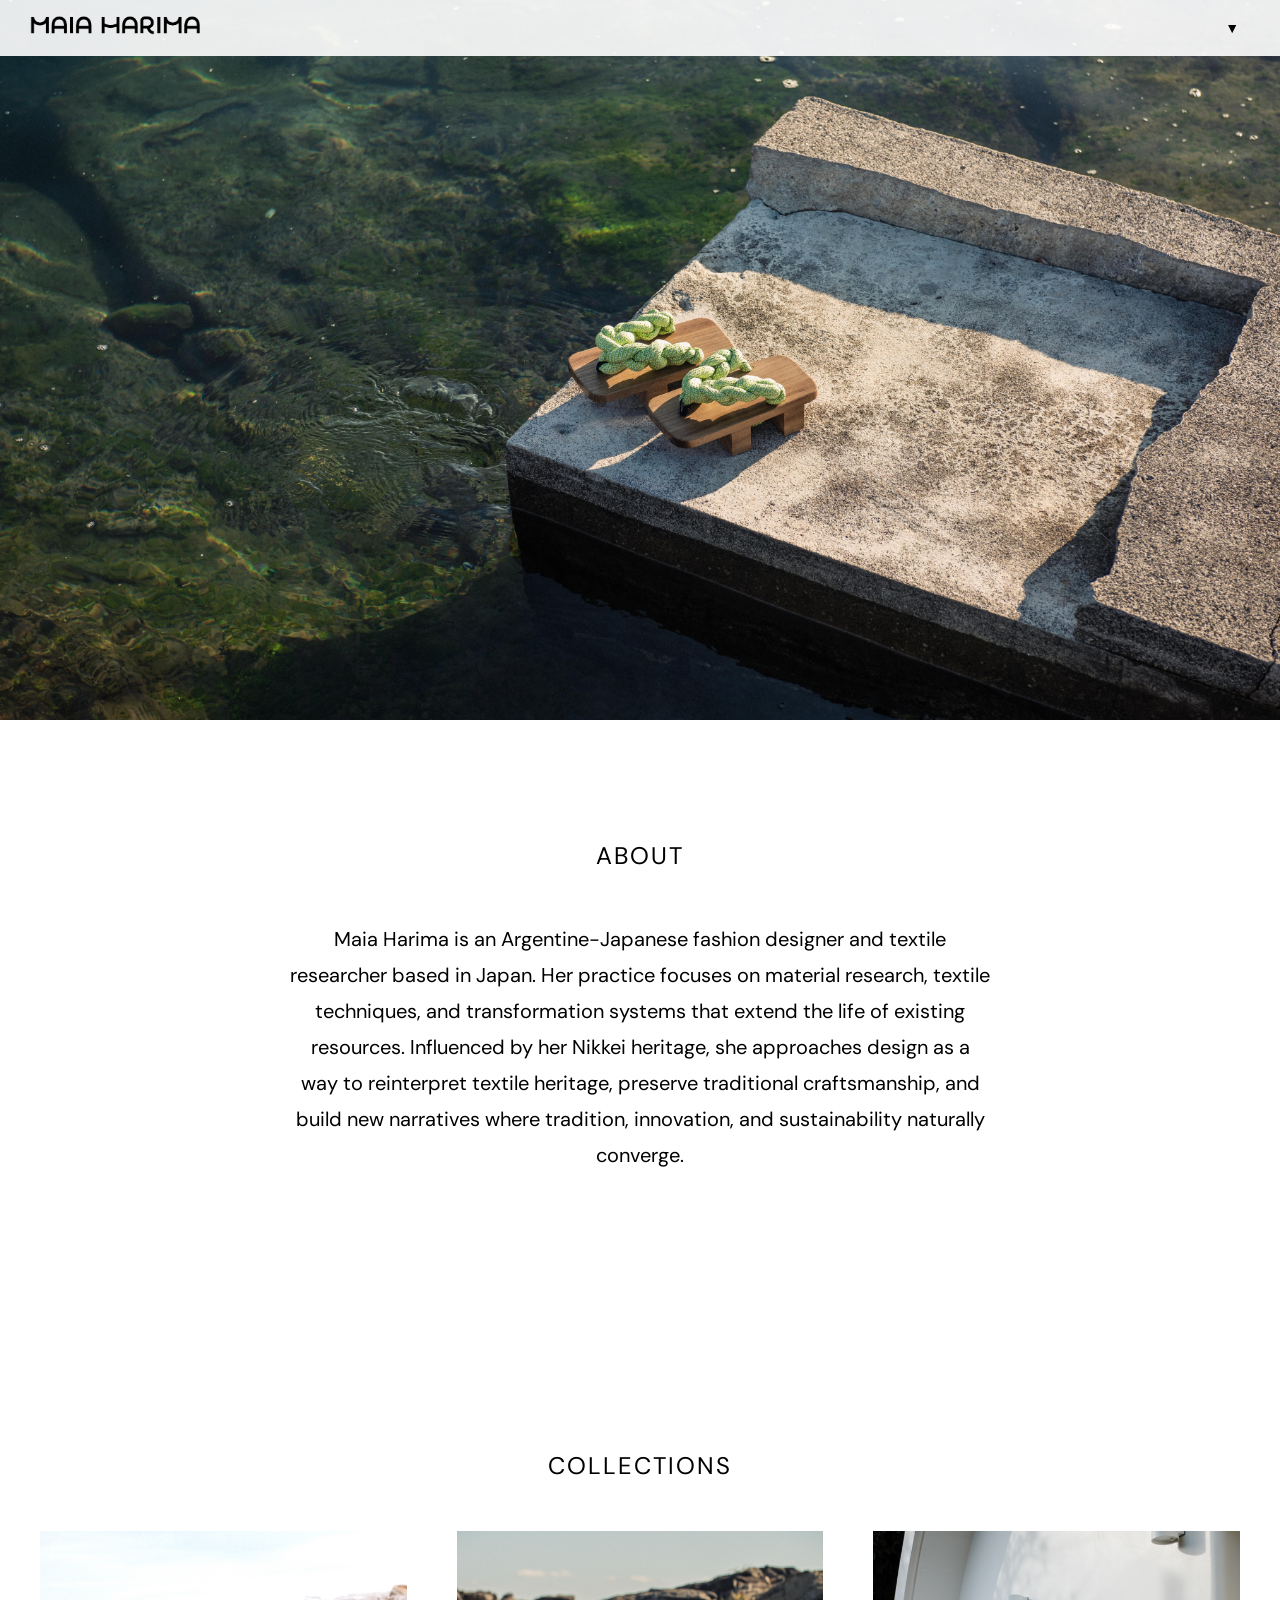
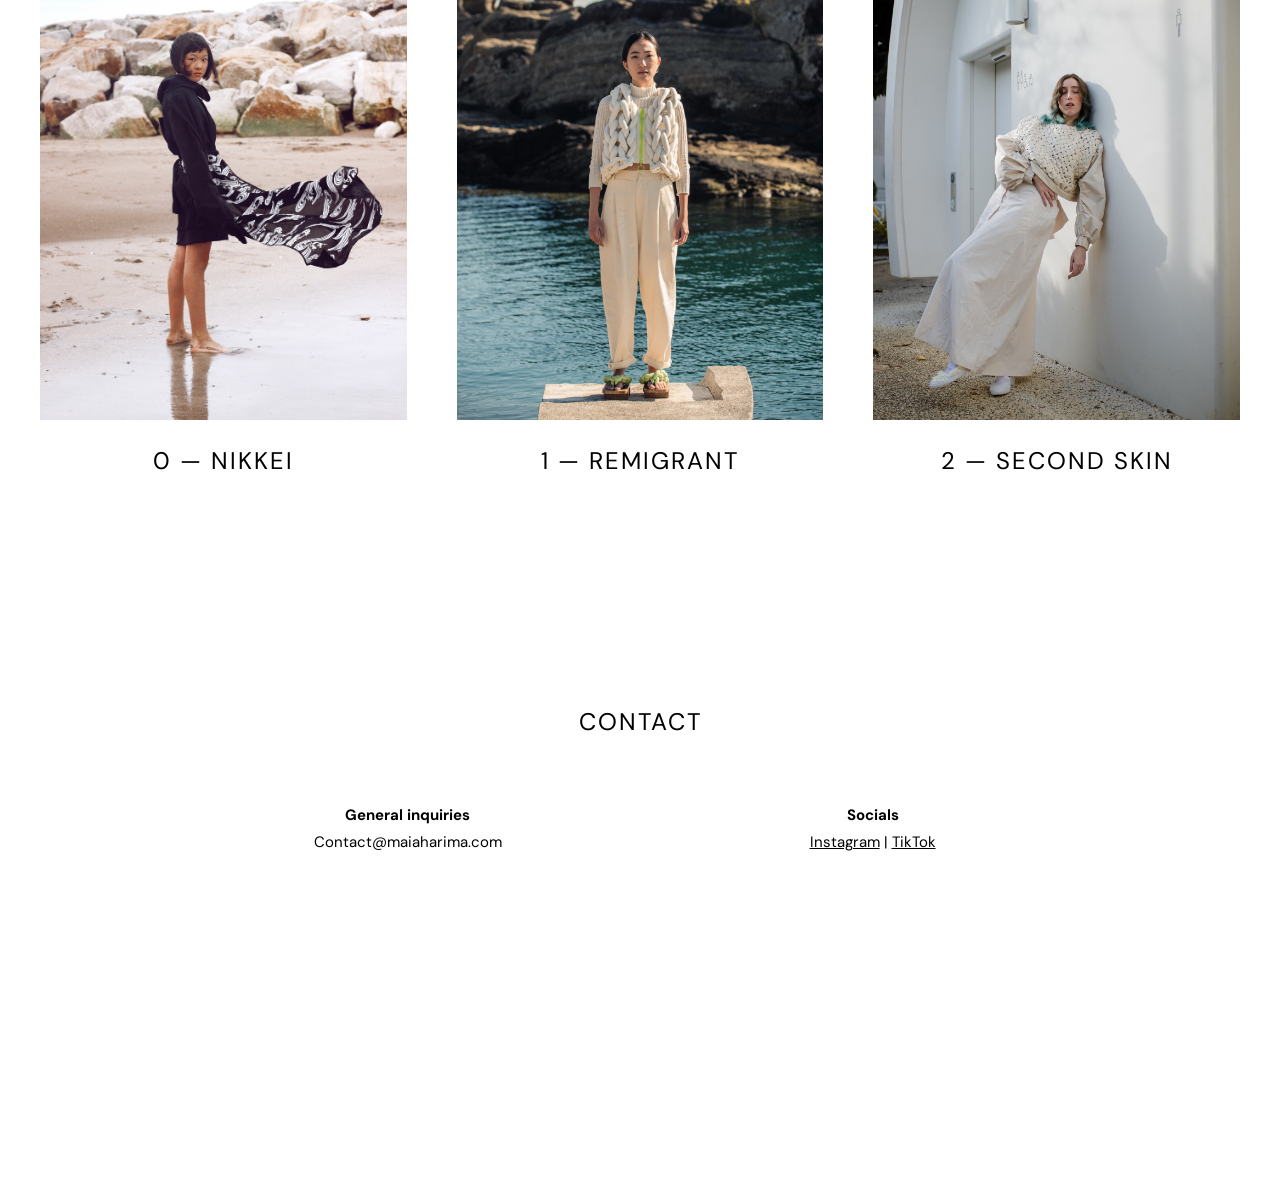
==== index.html @ d2dfe9de "Change title from 'Portfolio Moda' to 'maiaharima'" ====
<!DOCTYPE html>
<html lang="es">
<head>
    <meta charset="UTF-8">
    <meta name="viewport" content="width=device-width, initial-scale=1.0">
    <title>maiaharima</title>
    
    <!-- Enlaces de Google Fonts para DM Sans -->
    <link rel="preconnect" href="https://fonts.googleapis.com">
    <link rel="preconnect" href="https://fonts.gstatic.com" crossorigin>
    <link href="https://fonts.googleapis.com/css2?family=DM+Sans:ital,opsz,wght@0,9..40,100..1000;1,9..40,100..1000&display=swap" rel="stylesheet">
    
    <!-- Tu archivo CSS -->
    <link rel="stylesheet" href="estilos.css">
</head>
<body>
    <header>
      <a href="#" class="logo">
    <img src="./imagenes/Maia_Logo Horizontal.png" alt="Logo de la marca" style="height: 20px; width: auto;">
</a>
        <div class="dropdown">
            <button class="dropbtn"> ▼</button>
            <div class="dropdown-content">
                <a href="#about">About</a>
                <a href="#collections">Collections</a>
               <!-- <a href="#process">Process</a>-->
                <a href="#contact">Contact</a>
            </div>
        </div>
    </header>
<!-- INICIO: IMAGEN/VIDEO BOTÓN -->
    <section class="hero">
        <a href="#collections" class="hero-button" title="Ver colecciones"></a>
        
        <!-- IMAGEN TEMPORAL: Cambia el 'src' por la foto que quieras usar -->
        <img src="./imagenes/REMIGRANTwallpaper.jpg" alt="Portada de Inicio">
        <!-- 
        <video autoplay muted loop playsinline>
            <source src="Videos\tu-video-final.mp4" type="video/mp4">
            Tu navegador no soporta videos.
        </video>
        -->
    </section>
    <!-- BIOGRAFÍA -->
    <section id="about">
        <h2>About</h2>
        <div class="text-content">
            <!-- texto de biografia-->
            <p>Maia Harima is an Argentine-Japanese fashion designer and textile researcher based in Japan.
Her practice focuses on material research, textile techniques, and transformation systems that extend the life of existing resources. Influenced by her Nikkei heritage, she approaches design as a way to reinterpret textile heritage, preserve traditional craftsmanship, and build new narratives where tradition, innovation, and sustainability naturally converge.
<br/>
            </p>
        </div>
    </section>

  <!-- SECCIÓN COLLECTIONS -->
    <section id="collections">
        <h2>Collections</h2>
        <div class="grid">

            <!-- COLECCIÓN 1 -->
            <div class="item">
                <div class="imagen-interactiva">
                    <!-- CAMBIO: Ahora usan 'foto-slide'. La primera lleva 'activa' -->
                    <img src="./imagenes/N I K K E I - 1.jpeg" alt="Look Frente" class="foto-slide activa">
                    <img src="./imagenes/N I K K E I - 2.jpeg" alt="Look Detalle" class="foto-slide">
                       <img src="./imagenes/N I K K E I - 3.jpeg"  class="foto-slide">
                          <img src="./imagenes/N I K K E I - 4.jpeg" class="foto-slide">
                             <img src="./imagenes/N I K K E I - 5.jpeg" class="foto-slide">
                                <img src="./imagenes/N I K K E I - 6.jpeg" class="foto-slide">
                                      <img src="./imagenes/N I K K E I - 8.jpeg" class="foto-slide">
                                         <img src="./imagenes/N I K K E I - 9.jpeg" class="foto-slide">
                                            <img src="./imagenes/N I K K E I - 10.jpeg" class="foto-slide">
                </div>
                <p><h2>0 — NIKKEI</h2>

                </p>
            </div> 

            <!-- COLECCIÓN 2 -->
            <div class="item">
                <div class="imagen-interactiva">
                    <img src="./imagenes/REMIGRANT 1.jpg" alt="Look Frente" class="foto-slide activa">
                    <img src="./imagenes/REMIGRANT 2.jpg" alt="Look Detalle" class="foto-slide">
                       <img src="./imagenes/REMIGRANT 3.jpg" class="foto-slide">
                       <img src="./imagenes/REMIGRANT 4.jpg" class="foto-slide">
                       <img src="./imagenes/REMIGRANT 6.jpg" class="foto-slide">
                       <img src="./imagenes/REMIGRANT 7.jpg" class="foto-slide">
                       <img src="./imagenes/REMIGRANT 8.jpg" class="foto-slide">
                </div>
                <p><h2>1 — Remigrant</h2>
                </p>
            </div> 
            
            <!-- COLECCIÓN 3 -->
            <div class="item">
                <div class="imagen-interactiva">
                    <img src="./imagenes/Secondskin_1.jpg" alt="Look Frente" class="foto-slide activa">
                    <img src="./imagenes/Secondskin_2.jpg" alt="Look Detalle" class="foto-slide">
                    <img src="./imagenes/Secondskin_3.jpg" alt="Look Detalle" class="foto-slide">
                    <img src="./imagenes/Secondskin_4.jpg" alt="Look Detalle" class="foto-slide">
                </div>
                <p><h2>2 — Second Skin</h2>
                </p>
            </div> 
        </div>
    </section>

   <!-- SECCIÓN PROCESS 
    <section id="process">
        <h2>Process</h2>
        <div class="text-content">
            <video controls width="100%">
                <source src="Videos\1006-142621176.mp4" type="video/mp4">
                Tu navegador no soporta videos.
            </video>
            <p style="margin-top: 20px;"></p>
        </div>
    </section>-->

    <!-- SECCIÓN CONTACT -->
    <section id="contact">
        <h2>Contact</h2>
    <div class="text-links">
            
            <!-- Email -->
            <div class="text-linksitem">
                <p><strong>General inquiries</strong><br>
                   Contact@maiaharima.com</p>
            </div>
            
            <!-- Redes Sociales -->
            <div class="text-linksitem">
                <p><strong>Socials</strong><br>
                   <a href="https://www.instagram.com/maiaharima/" target="_blank">Instagram</a> | 
                   <a href="https://www.tiktok.com/@maiaharima?is_from_webapp=1&sender_device=pc" target="_blank">TikTok</a></p>
            </div>
            
            <!--  Teléfono 
            <div class="text-linksitem">
                <p><strong>Contact number</strong><br>
                   122222222222222</p>
            </div>-->
            
        </div>
    </section>

    <!-- 
         carrusel de fotos con efecto xd
   -->
  <script>
        const colecciones = document.querySelectorAll('.imagen-interactiva');

        colecciones.forEach(caja => {
            let intervalo = null;
            const fotos = caja.querySelectorAll('.foto-slide');
            let index = 0;

            const iniciarAnimacion = (e) => {
                if (fotos.length <= 1 || intervalo !== null) return; 
                
                intervalo = setInterval(() => {
                    fotos[index].classList.remove('activa'); 
                    index = (index + 1) % fotos.length; 
                    fotos[index].classList.add('activa'); 
                }, 800); 
            };

            const detenerAnimacion = () => {
                if (intervalo !== null) {
                    clearInterval(intervalo);
                    intervalo = null;
                }
                
                fotos[index].classList.remove('activa');
                index = 0; 
                fotos[index].classList.add('activa');
            };

           
            caja.addEventListener('contextmenu', (e) => {
                e.preventDefault();
            });

         
            caja.addEventListener('pointerdown', iniciarAnimacion); 
            caja.addEventListener('pointerup', detenerAnimacion);  
            caja.addEventListener('pointerleave', detenerAnimacion);
            caja.addEventListener('pointercancel', detenerAnimacion);
        });
    </script>
</body>
</html>
---- estilos.css ----
html,
body {
    margin: 0;
    padding: 0;
    font-family: "DM Sans", sans-serif;
    background-color: #ffffff; 
    color: #000000; 
    scroll-behavior: smooth; 
}

/* 2. MENÚ DE NAVEGACIÓN (HEADER) */
header {
    position: fixed; 
    top: 0;
    width: 100%;
    background: rgba(255, 255, 255, 0.9);
    display: flex;
    justify-content: space-between;
    align-items: center;
    padding: 15px 30px;
    box-sizing: border-box;
    z-index: 100; 
}

.logo {
    font-size: 20px;
    font-weight: bold;
    text-decoration: none;
    color: #000;
    letter-spacing: 1px;
}

/* Menú Desplegable */
.dropdown {
    position: relative;
    display: inline-block;
}

.dropbtn {
    background: none;
    border: none;
    font-size: 14px;
    cursor: pointer;
    padding: 5px 10px;
    text-transform: uppercase;
    letter-spacing: 1px;
}

.dropdown-content {
    display: none; 
    position: absolute;
    right: 0; 
    background-color: #fff;
    min-width: 150px;
    box-shadow: 0px 8px 16px rgba(0,0,0,0.1); 
    z-index: 1;
}

.dropdown-content a {
    color: black;
    padding: 15px 16px;
    text-decoration: none;
    display: block;
    font-size: 13px;
    text-transform: uppercase;
}

.dropdown-content a:hover {
    background-color: #f1f1f1;
}

.dropdown:hover .dropdown-content {
    display: block;
}

/* 3. SECCIONES GENERALES */
section {
    padding: 100px 20px 60px 20px;
    min-height: 50vh;
}

h2 {
    text-align: center;
    text-transform: uppercase;
    letter-spacing: 2px;
    margin-bottom: 50px;
    font-weight: normal;
}

/* 4. VIDEO HERO (INICIO COMO BOTÓN) */
.hero {
    padding: 0;
    height: 80vh; 
    position: relative;
    overflow: hidden;
}

.hero-button {
    position: absolute;
    top: 0;
    left: 0;
    width: 100%;
    height: 100%;
    z-index: 10; 
    display: block;
    cursor: pointer;
}

.hero video,
        .hero img {
            width: 100%;
            height: 100%;
            object-fit: cover; 
            display: block;
        }

/* 5. COLECCIONES (GRILLA RESPONSIVE) */
.grid {
    display: grid;
    grid-template-columns: repeat(auto-fit, minmax(300px, 1fr));
    gap: 50px; 
    max-width: 1200px;
    margin: 0 auto;
}

.item {
    text-align: center;
}

.item p {
    margin-top: 15px;
    font-size: 14px;
    text-transform: uppercase;
    letter-spacing: 1px;
}

.imagen-interactiva {
    position: relative;
    cursor: pointer;
    width: 100%;
    -webkit-touch-callout: none; 
    -webkit-user-select: none;   
    user-select: none;           
}

.foto-slide {
    width: 100%;
    /* Fuerza a que todas las fotos sean iguales (verticales) */
    aspect-ratio: 3 / 4; 
    object-fit: cover; 
    
    position: absolute; 
    top: 0;
    left: 0;
    opacity: 0; 
    transition: opacity 0.3s ease-in-out; 
pointer-events: none;
}

/* La primera foto le da la altura a toda la caja para que el texto no se suba */
.foto-slide:first-child {
    position: relative; 
}

/* Esta clase muestra la foto activa movida por JavaScript */
.foto-slide.activa {
    opacity: 1;
    z-index: 2;
}

/* 6. ABOUT Y PROCESS TEXTOS */
.text-content {
    max-width: 700px;
    margin: 0 auto;
    text-align: center;
    line-height: 1.8;
    font-size: 20px;
}

.text-content a {
    color: #000;
    text-decoration: underline;
}

/* 7. SECCIÓN CONTACTO (FLEXBOX HORIZONTAL) */
.text-links {
    display: flex; 
    justify-content: space-around; 
    align-items: flex-start; 
    max-width: 900px; 
    margin: 0 auto; 
    flex-wrap: wrap; 
    gap: 30px; 
}

.text-linksitem {
    text-align: center;
    line-height: 1.8;
    font-size: 15px;
    min-width: 250px; 
}

.text-linksitem a {
    color: #000;
    text-decoration: underline;
}
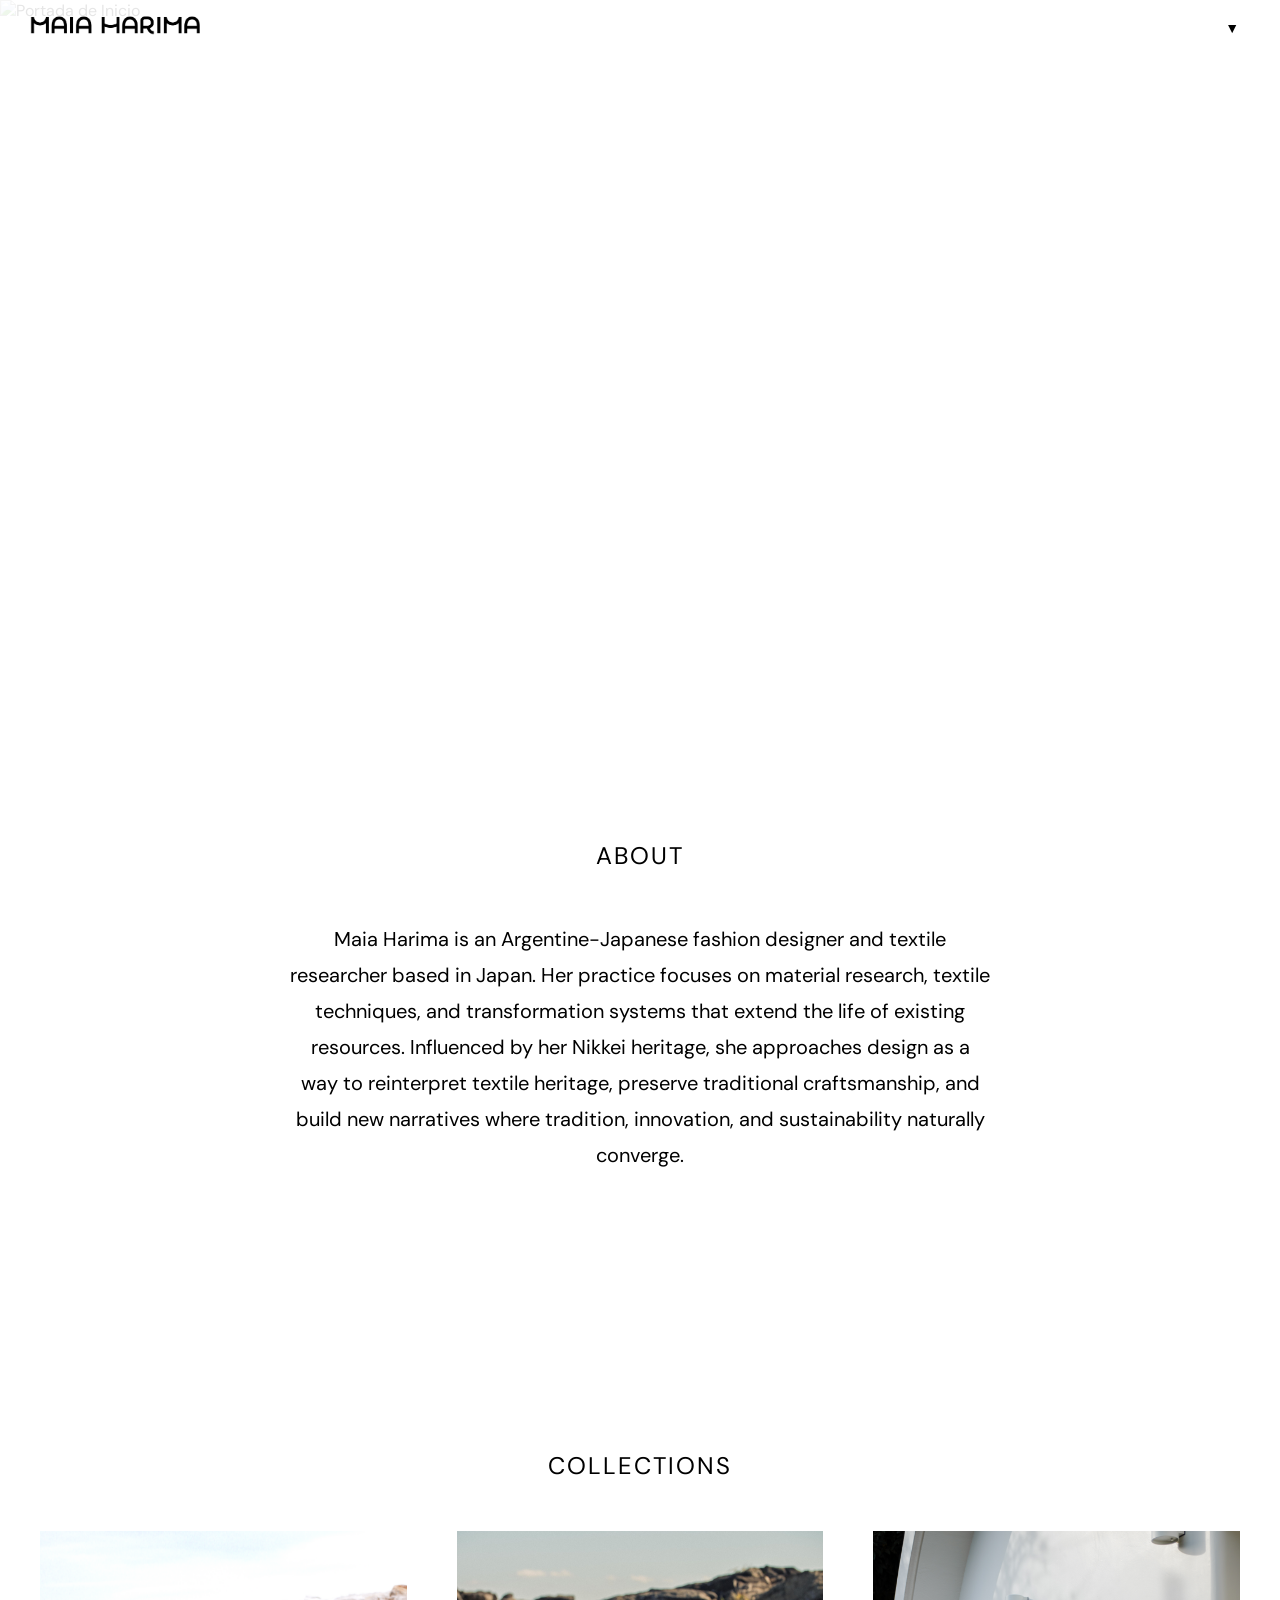
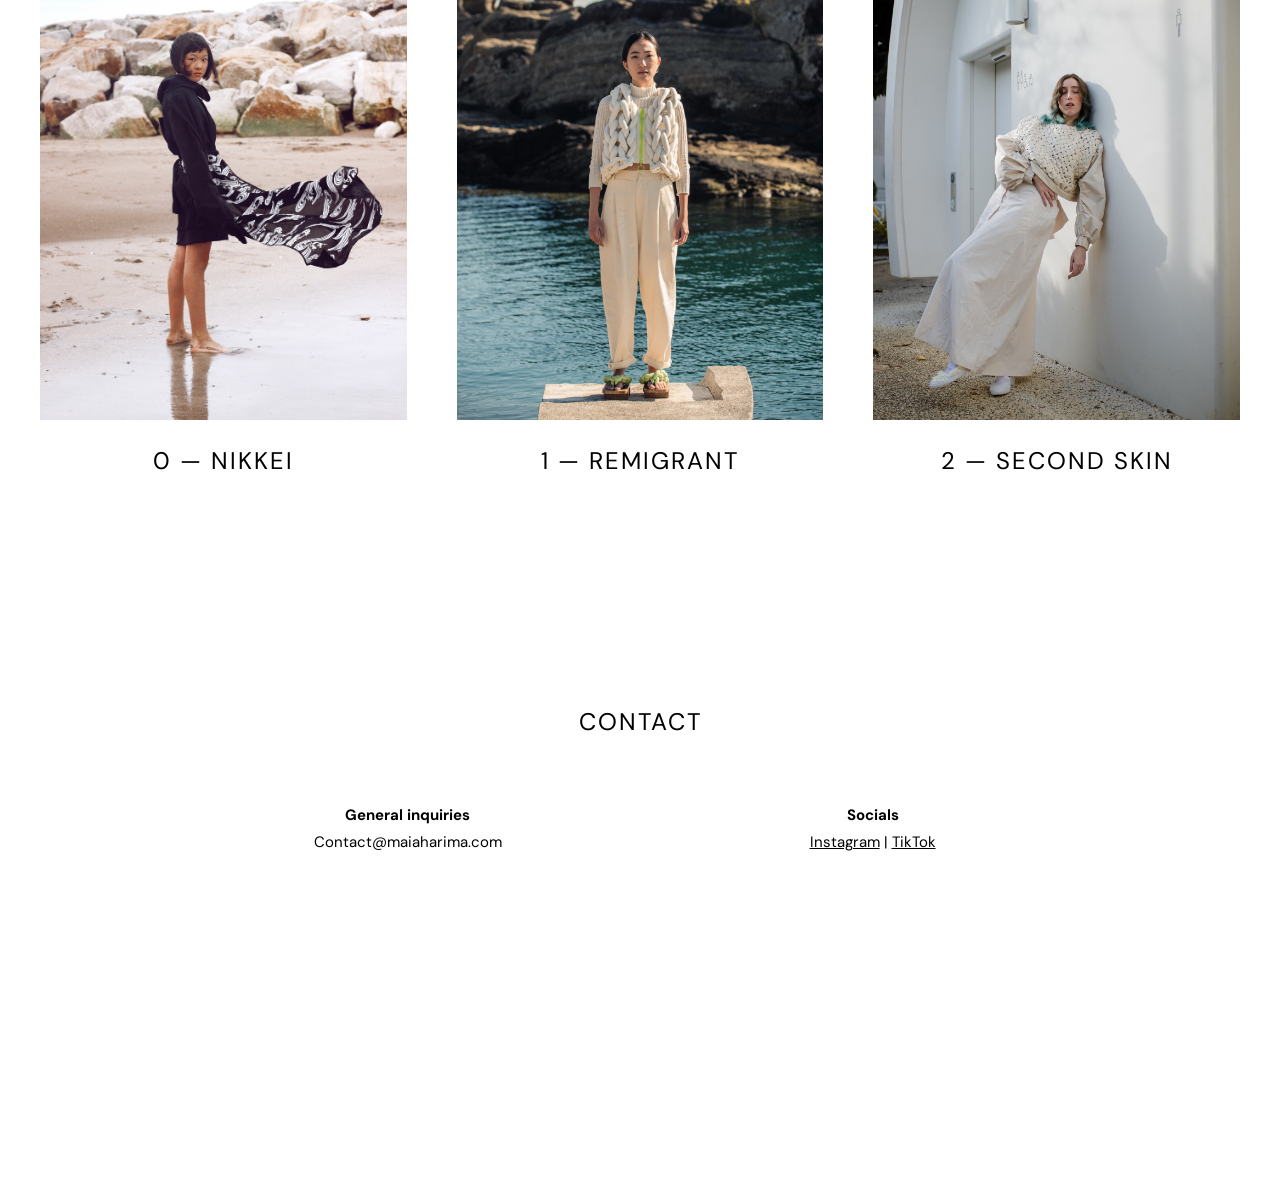
==== commit 7af90952: "Rename Index.html to index.html" ====
--- a/index.html
+++ b/index.html
@@ -1,193 +1,193 @@
-<!DOCTYPE html>
-<html lang="es">
-<head>
-    <meta charset="UTF-8">
-    <meta name="viewport" content="width=device-width, initial-scale=1.0">
-    <title>maiaharima</title>
-    
-    <!-- Enlaces de Google Fonts para DM Sans -->
-    <link rel="preconnect" href="https://fonts.googleapis.com">
-    <link rel="preconnect" href="https://fonts.gstatic.com" crossorigin>
-    <link href="https://fonts.googleapis.com/css2?family=DM+Sans:ital,opsz,wght@0,9..40,100..1000;1,9..40,100..1000&display=swap" rel="stylesheet">
-    
-    <!-- Tu archivo CSS -->
-    <link rel="stylesheet" href="estilos.css">
-</head>
-<body>
-    <header>
-      <a href="#" class="logo">
-    <img src="./imagenes/Maia_Logo Horizontal.png" alt="Logo de la marca" style="height: 20px; width: auto;">
-</a>
-        <div class="dropdown">
-            <button class="dropbtn"> ▼</button>
-            <div class="dropdown-content">
-                <a href="#about">About</a>
-                <a href="#collections">Collections</a>
-               <!-- <a href="#process">Process</a>-->
-                <a href="#contact">Contact</a>
-            </div>
-        </div>
-    </header>
-<!-- INICIO: IMAGEN/VIDEO BOTÓN -->
-    <section class="hero">
-        <a href="#collections" class="hero-button" title="Ver colecciones"></a>
-        
-        <!-- IMAGEN TEMPORAL: Cambia el 'src' por la foto que quieras usar -->
-        <img src="./imagenes/REMIGRANTwallpaper.jpg" alt="Portada de Inicio">
-        <!-- 
-        <video autoplay muted loop playsinline>
-            <source src="Videos\tu-video-final.mp4" type="video/mp4">
-            Tu navegador no soporta videos.
-        </video>
-        -->
-    </section>
-    <!-- BIOGRAFÍA -->
-    <section id="about">
-        <h2>About</h2>
-        <div class="text-content">
-            <!-- texto de biografia-->
-            <p>Maia Harima is an Argentine-Japanese fashion designer and textile researcher based in Japan.
-Her practice focuses on material research, textile techniques, and transformation systems that extend the life of existing resources. Influenced by her Nikkei heritage, she approaches design as a way to reinterpret textile heritage, preserve traditional craftsmanship, and build new narratives where tradition, innovation, and sustainability naturally converge.
-<br/>
-            </p>
-        </div>
-    </section>
-
-  <!-- SECCIÓN COLLECTIONS -->
-    <section id="collections">
-        <h2>Collections</h2>
-        <div class="grid">
-
-            <!-- COLECCIÓN 1 -->
-            <div class="item">
-                <div class="imagen-interactiva">
-                    <!-- CAMBIO: Ahora usan 'foto-slide'. La primera lleva 'activa' -->
-                    <img src="./imagenes/N I K K E I - 1.jpeg" alt="Look Frente" class="foto-slide activa">
-                    <img src="./imagenes/N I K K E I - 2.jpeg" alt="Look Detalle" class="foto-slide">
-                       <img src="./imagenes/N I K K E I - 3.jpeg"  class="foto-slide">
-                          <img src="./imagenes/N I K K E I - 4.jpeg" class="foto-slide">
-                             <img src="./imagenes/N I K K E I - 5.jpeg" class="foto-slide">
-                                <img src="./imagenes/N I K K E I - 6.jpeg" class="foto-slide">
-                                      <img src="./imagenes/N I K K E I - 8.jpeg" class="foto-slide">
-                                         <img src="./imagenes/N I K K E I - 9.jpeg" class="foto-slide">
-                                            <img src="./imagenes/N I K K E I - 10.jpeg" class="foto-slide">
-                </div>
-                <p><h2>0 — NIKKEI</h2>
-
-                </p>
-            </div> 
-
-            <!-- COLECCIÓN 2 -->
-            <div class="item">
-                <div class="imagen-interactiva">
-                    <img src="./imagenes/REMIGRANT 1.jpg" alt="Look Frente" class="foto-slide activa">
-                    <img src="./imagenes/REMIGRANT 2.jpg" alt="Look Detalle" class="foto-slide">
-                       <img src="./imagenes/REMIGRANT 3.jpg" class="foto-slide">
-                       <img src="./imagenes/REMIGRANT 4.jpg" class="foto-slide">
-                       <img src="./imagenes/REMIGRANT 6.jpg" class="foto-slide">
-                       <img src="./imagenes/REMIGRANT 7.jpg" class="foto-slide">
-                       <img src="./imagenes/REMIGRANT 8.jpg" class="foto-slide">
-                </div>
-                <p><h2>1 — Remigrant</h2>
-                </p>
-            </div> 
-            
-            <!-- COLECCIÓN 3 -->
-            <div class="item">
-                <div class="imagen-interactiva">
-                    <img src="./imagenes/Secondskin_1.jpg" alt="Look Frente" class="foto-slide activa">
-                    <img src="./imagenes/Secondskin_2.jpg" alt="Look Detalle" class="foto-slide">
-                    <img src="./imagenes/Secondskin_3.jpg" alt="Look Detalle" class="foto-slide">
-                    <img src="./imagenes/Secondskin_4.jpg" alt="Look Detalle" class="foto-slide">
-                </div>
-                <p><h2>2 — Second Skin</h2>
-                </p>
-            </div> 
-        </div>
-    </section>
-
-   <!-- SECCIÓN PROCESS 
-    <section id="process">
-        <h2>Process</h2>
-        <div class="text-content">
-            <video controls width="100%">
-                <source src="Videos\1006-142621176.mp4" type="video/mp4">
-                Tu navegador no soporta videos.
-            </video>
-            <p style="margin-top: 20px;"></p>
-        </div>
-    </section>-->
-
-    <!-- SECCIÓN CONTACT -->
-    <section id="contact">
-        <h2>Contact</h2>
-    <div class="text-links">
-            
-            <!-- Email -->
-            <div class="text-linksitem">
-                <p><strong>General inquiries</strong><br>
-                   Contact@maiaharima.com</p>
-            </div>
-            
-            <!-- Redes Sociales -->
-            <div class="text-linksitem">
-                <p><strong>Socials</strong><br>
-                   <a href="https://www.instagram.com/maiaharima/" target="_blank">Instagram</a> | 
-                   <a href="https://www.tiktok.com/@maiaharima?is_from_webapp=1&sender_device=pc" target="_blank">TikTok</a></p>
-            </div>
-            
-            <!--  Teléfono 
-            <div class="text-linksitem">
-                <p><strong>Contact number</strong><br>
-                   122222222222222</p>
-            </div>-->
-            
-        </div>
-    </section>
-
-    <!-- 
-         carrusel de fotos con efecto xd
-   -->
-  <script>
-        const colecciones = document.querySelectorAll('.imagen-interactiva');
-
-        colecciones.forEach(caja => {
-            let intervalo = null;
-            const fotos = caja.querySelectorAll('.foto-slide');
-            let index = 0;
-
-            const iniciarAnimacion = (e) => {
-                if (fotos.length <= 1 || intervalo !== null) return; 
-                
-                intervalo = setInterval(() => {
-                    fotos[index].classList.remove('activa'); 
-                    index = (index + 1) % fotos.length; 
-                    fotos[index].classList.add('activa'); 
-                }, 800); 
-            };
-
-            const detenerAnimacion = () => {
-                if (intervalo !== null) {
-                    clearInterval(intervalo);
-                    intervalo = null;
-                }
-                
-                fotos[index].classList.remove('activa');
-                index = 0; 
-                fotos[index].classList.add('activa');
-            };
-
-           
-            caja.addEventListener('contextmenu', (e) => {
-                e.preventDefault();
-            });
-
-         
-            caja.addEventListener('pointerdown', iniciarAnimacion); 
-            caja.addEventListener('pointerup', detenerAnimacion);  
-            caja.addEventListener('pointerleave', detenerAnimacion);
-            caja.addEventListener('pointercancel', detenerAnimacion);
-        });
-    </script>
-</body>
-</html>
+<!DOCTYPE html>
+<html lang="es">
+<head>
+    <meta charset="UTF-8">
+    <meta name="viewport" content="width=device-width, initial-scale=1.0">
+    <title>maiaharima</title>
+    
+    <!-- Enlaces de Google Fonts para DM Sans -->
+    <link rel="preconnect" href="https://fonts.googleapis.com">
+    <link rel="preconnect" href="https://fonts.gstatic.com" crossorigin>
+    <link href="https://fonts.googleapis.com/css2?family=DM+Sans:ital,opsz,wght@0,9..40,100..1000;1,9..40,100..1000&display=swap" rel="stylesheet">
+    
+    <!-- Tu archivo CSS -->
+    <link rel="stylesheet" href="estilos.css">
+</head>
+<body>
+    <header>
+      <a href="#" class="logo">
+    <img src="./imagenes/Maia_Logo Horizontal.png" alt="Logo de la marca" style="height: 20px; width: auto;">
+</a>
+        <div class="dropdown">
+            <button class="dropbtn"> ▼</button>
+            <div class="dropdown-content">
+                <a href="#about">About</a>
+                <a href="#collections">Collections</a>
+               <!-- <a href="#process">Process</a>-->
+                <a href="#contact">Contact</a>
+            </div>
+        </div>
+    </header>
+<!-- INICIO: IMAGEN/VIDEO BOTÓN -->
+    <section class="hero">
+        <a href="#collections" class="hero-button" title="Ver colecciones"></a>
+        
+        <!-- IMAGEN TEMPORAL: Cambia el 'src' por la foto que quieras usar -->
+        <img src="./imagenes/chicagas.jpg" alt="Portada de Inicio">
+        <!-- 
+        <video autoplay muted loop playsinline>
+            <source src="Videos\tu-video-final.mp4" type="video/mp4">
+            Tu navegador no soporta videos.
+        </video>
+        -->
+    </section>
+    <!-- BIOGRAFÍA -->
+    <section id="about">
+        <h2>About</h2>
+        <div class="text-content">
+            <!-- texto de biografia-->
+            <p>Maia Harima is an Argentine-Japanese fashion designer and textile researcher based in Japan.
+Her practice focuses on material research, textile techniques, and transformation systems that extend the life of existing resources. Influenced by her Nikkei heritage, she approaches design as a way to reinterpret textile heritage, preserve traditional craftsmanship, and build new narratives where tradition, innovation, and sustainability naturally converge.
+<br/>
+            </p>
+        </div>
+    </section>
+
+  <!-- SECCIÓN COLLECTIONS -->
+    <section id="collections">
+        <h2>Collections</h2>
+        <div class="grid">
+
+            <!-- COLECCIÓN 1 -->
+            <div class="item">
+                <div class="imagen-interactiva">
+                    <!-- CAMBIO: Ahora usan 'foto-slide'. La primera lleva 'activa' -->
+                    <img src="./imagenes/N I K K E I - 1.jpeg" alt="Look Frente" class="foto-slide activa">
+                    <img src="./imagenes/N I K K E I - 2.jpeg" alt="Look Detalle" class="foto-slide">
+                       <img src="./imagenes/N I K K E I - 3.jpeg"  class="foto-slide">
+                          <img src="./imagenes/N I K K E I - 4.jpeg" class="foto-slide">
+                             <img src="./imagenes/N I K K E I - 5.jpeg" class="foto-slide">
+                                <img src="./imagenes/N I K K E I - 6.jpeg" class="foto-slide">
+                                      <img src="./imagenes/N I K K E I - 8.jpeg" class="foto-slide">
+                                         <img src="./imagenes/N I K K E I - 9.jpeg" class="foto-slide">
+                                            <img src="./imagenes/N I K K E I - 10.jpeg" class="foto-slide">
+                </div>
+                <p><h2>0 — NIKKEI</h2>
+
+                </p>
+            </div> 
+
+            <!-- COLECCIÓN 2 -->
+            <div class="item">
+                <div class="imagen-interactiva">
+                    <img src="./imagenes/REMIGRANT 1.jpg" alt="Look Frente" class="foto-slide activa">
+                    <img src="./imagenes/REMIGRANT 2.jpg" alt="Look Detalle" class="foto-slide">
+                       <img src="./imagenes/REMIGRANT 3.jpg" class="foto-slide">
+                       <img src="./imagenes/REMIGRANT 4.jpg" class="foto-slide">
+                       <img src="./imagenes/REMIGRANT 6.jpg" class="foto-slide">
+                       <img src="./imagenes/REMIGRANT 7.jpg" class="foto-slide">
+                       <img src="./imagenes/REMIGRANT 8.jpg" class="foto-slide">
+                </div>
+                <p><h2>1 — Remigrant</h2>
+                </p>
+            </div> 
+            
+            <!-- COLECCIÓN 3 -->
+            <div class="item">
+                <div class="imagen-interactiva">
+                    <img src="./imagenes/Secondskin_1.jpg" alt="Look Frente" class="foto-slide activa">
+                    <img src="./imagenes/SecondSkin_2.jpg" alt="Look Detalle" class="foto-slide">
+                    <img src="./imagenes/SecondSkin_3.jpg" alt="Look Detalle" class="foto-slide">
+                    <img src="./imagenes/SecondSkin_4.jpg" alt="Look Detalle" class="foto-slide">
+                </div>
+                <p><h2>2 — Second Skin</h2>
+                </p>
+            </div> 
+        </div>
+    </section>
+
+   <!-- SECCIÓN PROCESS 
+    <section id="process">
+        <h2>Process</h2>
+        <div class="text-content">
+            <video controls width="100%">
+                <source src="Videos\1006-142621176.mp4" type="video/mp4">
+                Tu navegador no soporta videos.
+            </video>
+            <p style="margin-top: 20px;"></p>
+        </div>
+    </section>-->
+
+    <!-- SECCIÓN CONTACT -->
+    <section id="contact">
+        <h2>Contact</h2>
+    <div class="text-links">
+            
+            <!-- Email -->
+            <div class="text-linksitem">
+                <p><strong>General inquiries</strong><br>
+                   Contact@maiaharima.com</p>
+            </div>
+            
+            <!-- Redes Sociales -->
+            <div class="text-linksitem">
+                <p><strong>Socials</strong><br>
+                   <a href="https://www.instagram.com/maiaharima/" target="_blank">Instagram</a> | 
+                   <a href="https://www.tiktok.com/@maiaharima?is_from_webapp=1&sender_device=pc" target="_blank">TikTok</a></p>
+            </div>
+            
+            <!--  Teléfono 
+            <div class="text-linksitem">
+                <p><strong>Contact number</strong><br>
+                   122222222222222</p>
+            </div>-->
+            
+        </div>
+    </section>
+
+    <!-- 
+         carrusel de fotos con efecto xd
+   -->
+  <script>
+        const colecciones = document.querySelectorAll('.imagen-interactiva');
+
+        colecciones.forEach(caja => {
+            let intervalo = null;
+            const fotos = caja.querySelectorAll('.foto-slide');
+            let index = 0;
+
+            const iniciarAnimacion = (e) => {
+                if (fotos.length <= 1 || intervalo !== null) return; 
+                
+                intervalo = setInterval(() => {
+                    fotos[index].classList.remove('activa'); 
+                    index = (index + 1) % fotos.length; 
+                    fotos[index].classList.add('activa'); 
+                }, 800); 
+            };
+
+            const detenerAnimacion = () => {
+                if (intervalo !== null) {
+                    clearInterval(intervalo);
+                    intervalo = null;
+                }
+                
+                fotos[index].classList.remove('activa');
+                index = 0; 
+                fotos[index].classList.add('activa');
+            };
+
+           
+            caja.addEventListener('contextmenu', (e) => {
+                e.preventDefault();
+            });
+
+         
+            caja.addEventListener('pointerdown', iniciarAnimacion); 
+            caja.addEventListener('pointerup', detenerAnimacion);  
+            caja.addEventListener('pointerleave', detenerAnimacion);
+            caja.addEventListener('pointercancel', detenerAnimacion);
+        });
+    </script>
+</body>
+</html>
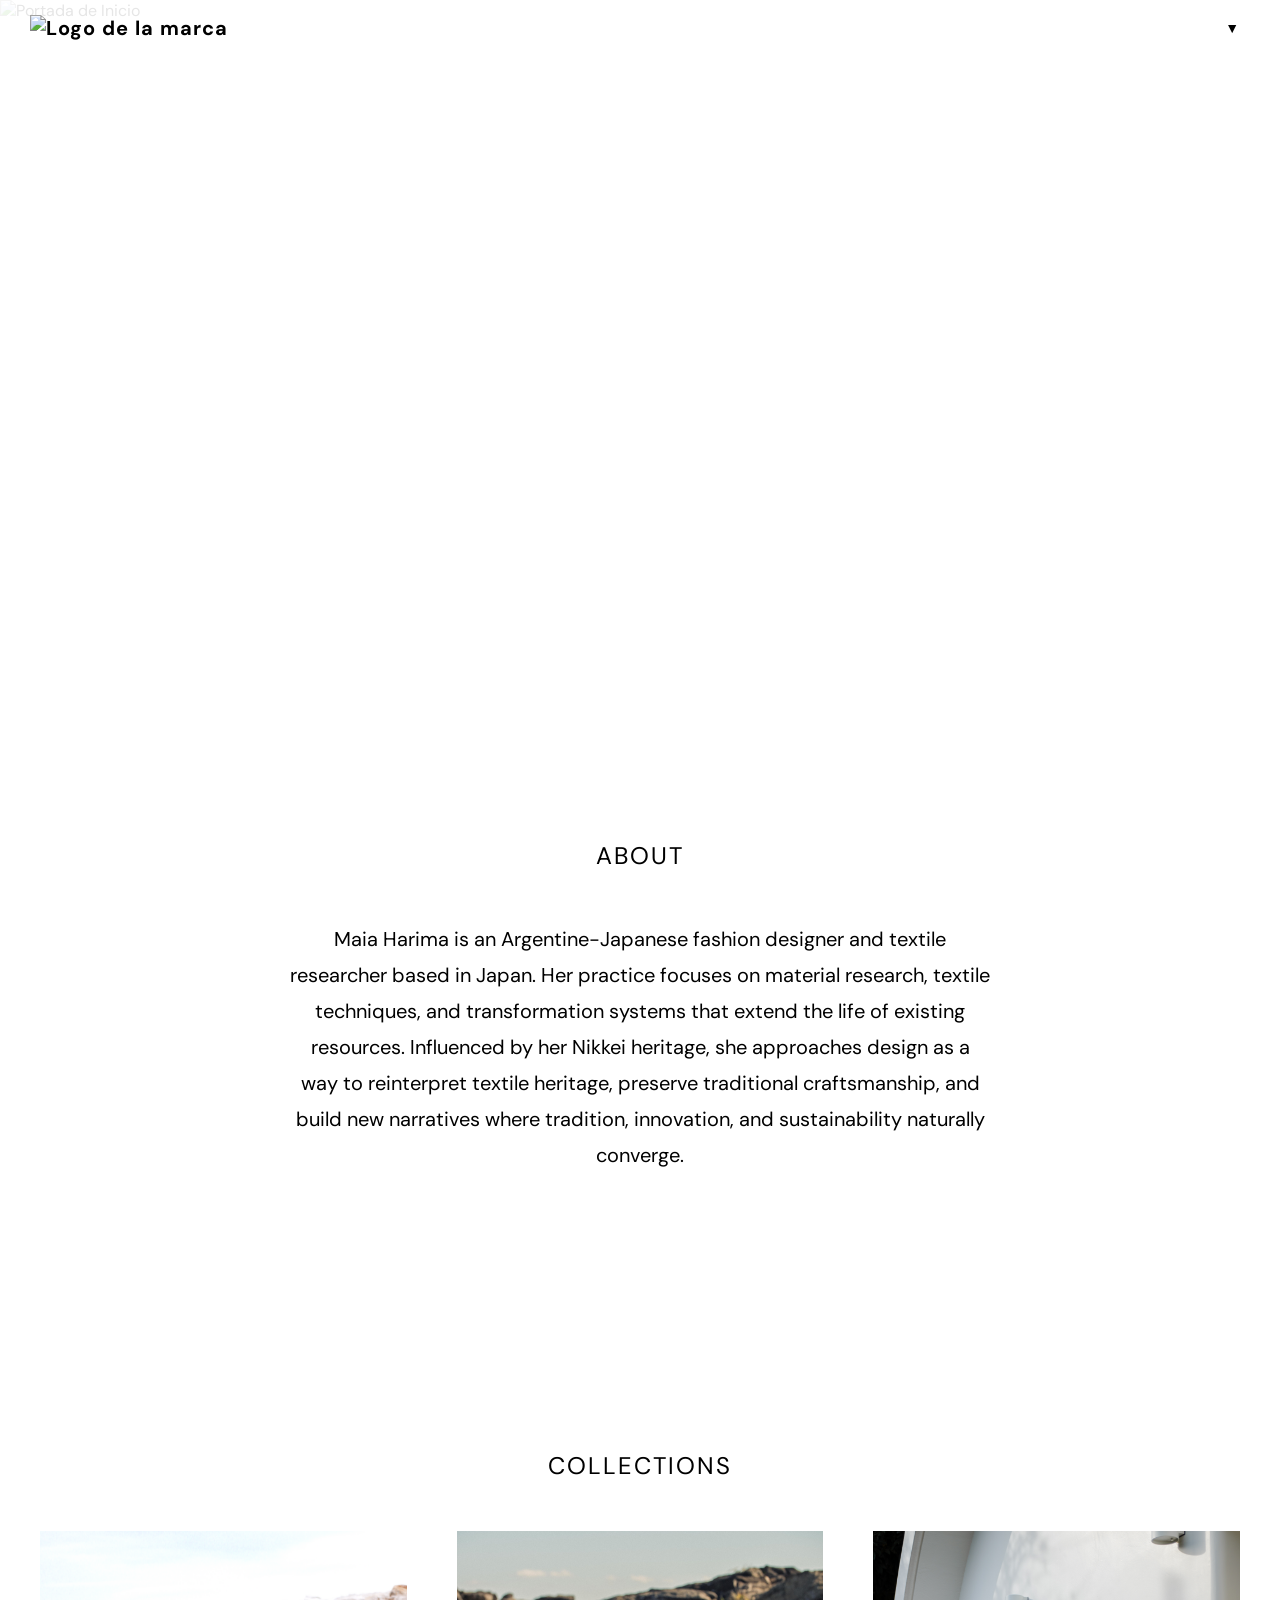
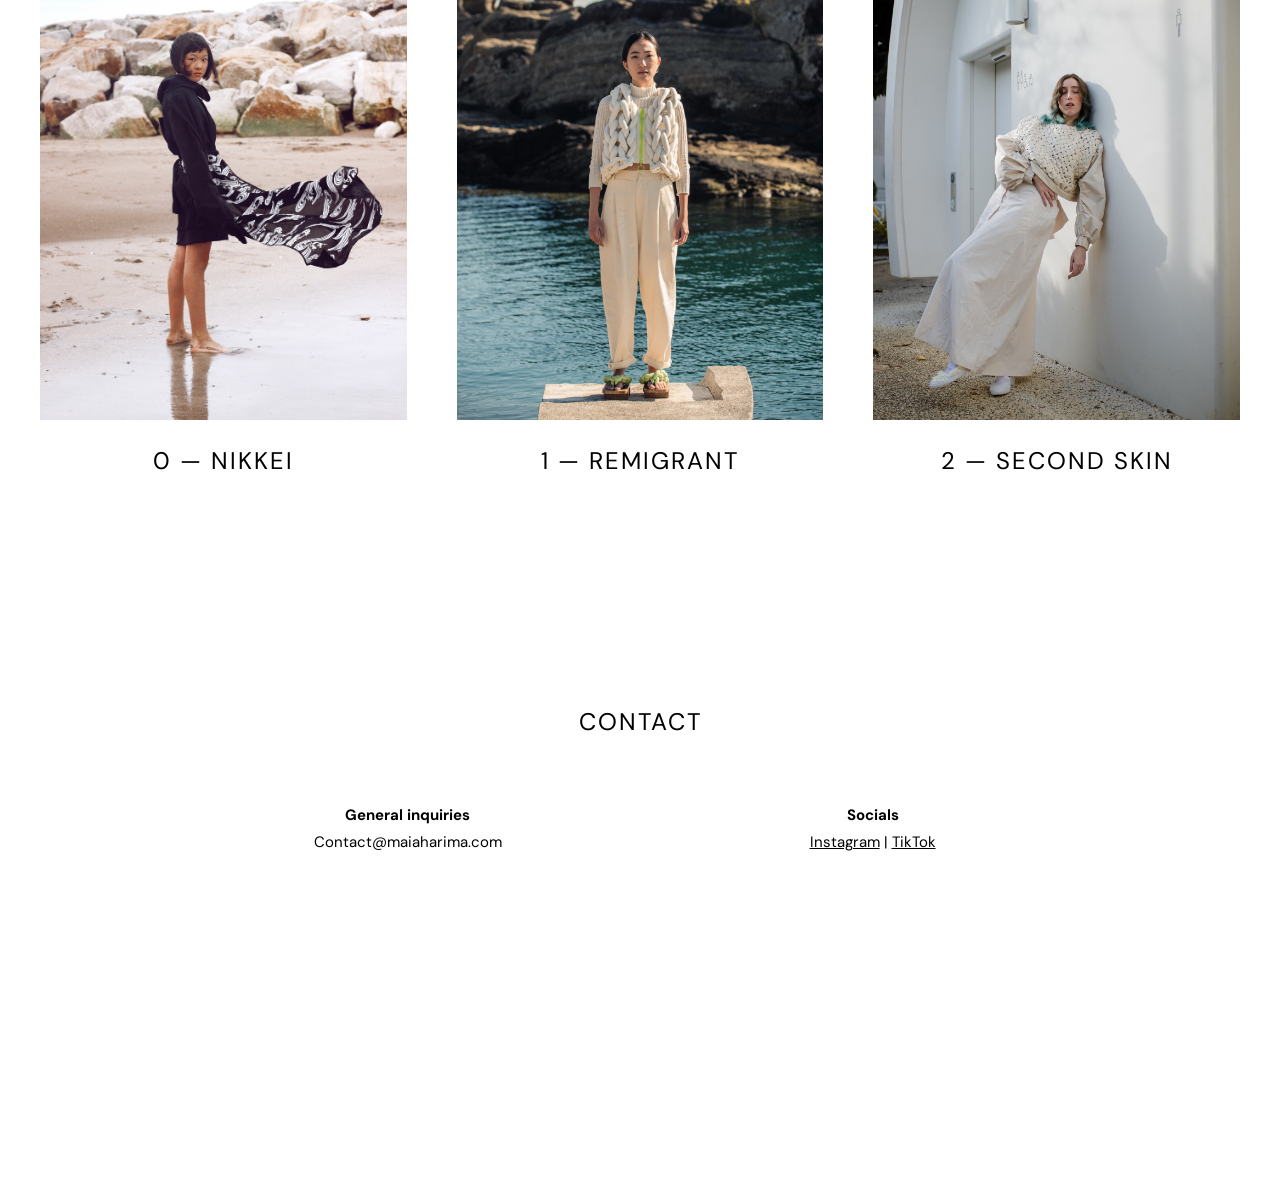
==== commit 461d08de: "Rename Index.html to index.html" ====
--- a/index.html
+++ b/index.html
@@ -16,7 +16,7 @@
 <body>
     <header>
       <a href="#" class="logo">
-    <img src="./imagenes/Maia_Logo Horizontal.png" alt="Logo de la marca" style="height: 20px; width: auto;">
+    <img src="./imagenes/Maia_LogoHorizontal.png" alt="Logo de la marca" style="height: 20px; width: auto;">
 </a>
         <div class="dropdown">
             <button class="dropbtn"> ▼</button>
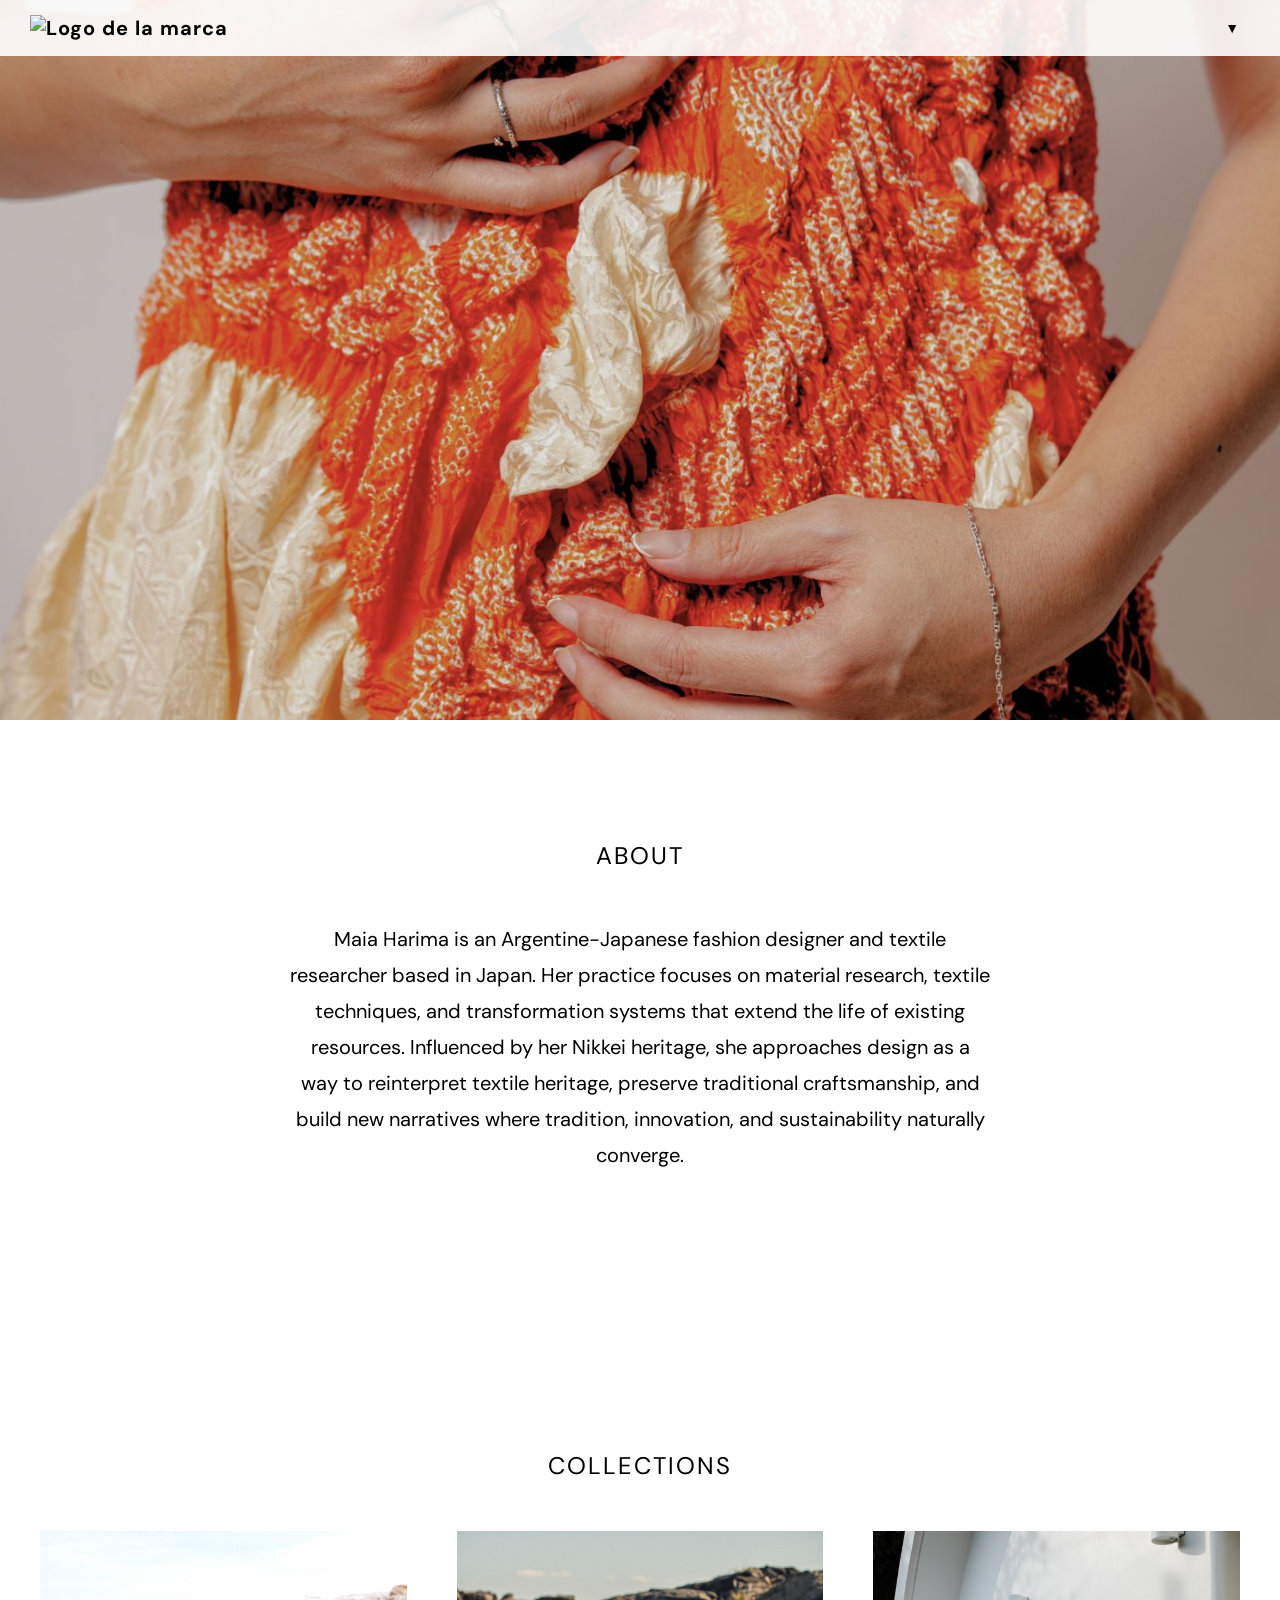
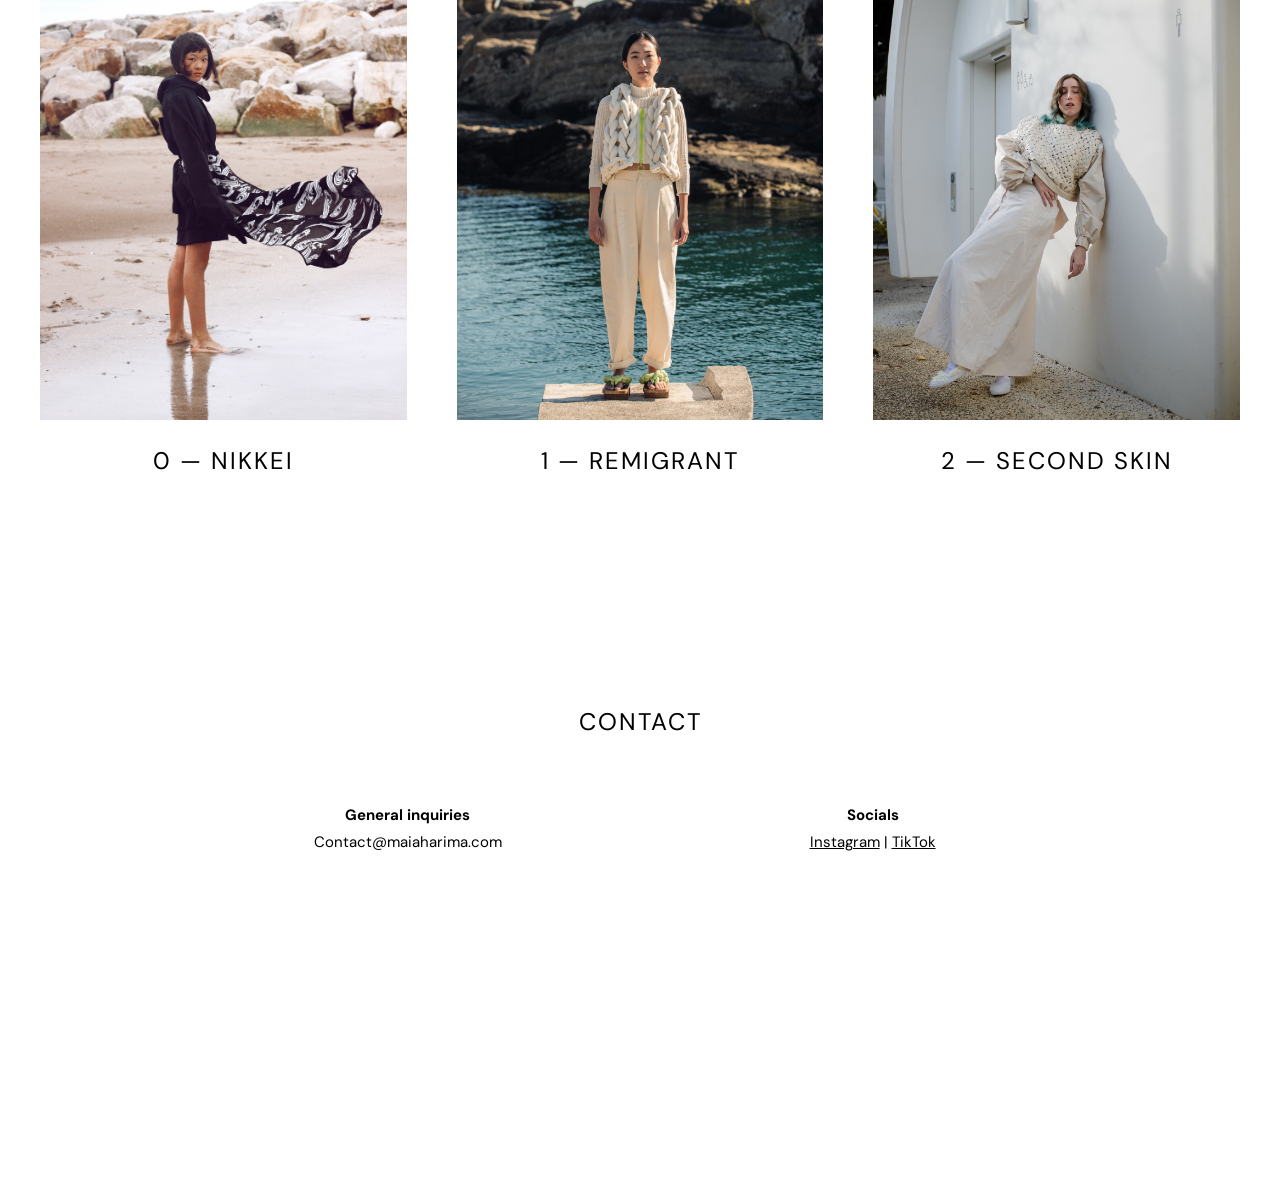
==== commit 5c71fbf9: "otra vez la misma mierda" ====
--- a/index.html
+++ b/index.html
@@ -1,193 +1,188 @@
-<!DOCTYPE html>
-<html lang="es">
-<head>
-    <meta charset="UTF-8">
-    <meta name="viewport" content="width=device-width, initial-scale=1.0">
-    <title>maiaharima</title>
-    
-    <!-- Enlaces de Google Fonts para DM Sans -->
-    <link rel="preconnect" href="https://fonts.googleapis.com">
-    <link rel="preconnect" href="https://fonts.gstatic.com" crossorigin>
-    <link href="https://fonts.googleapis.com/css2?family=DM+Sans:ital,opsz,wght@0,9..40,100..1000;1,9..40,100..1000&display=swap" rel="stylesheet">
-    
-    <!-- Tu archivo CSS -->
-    <link rel="stylesheet" href="estilos.css">
-</head>
-<body>
-    <header>
-      <a href="#" class="logo">
-    <img src="./imagenes/Maia_LogoHorizontal.png" alt="Logo de la marca" style="height: 20px; width: auto;">
-</a>
-        <div class="dropdown">
-            <button class="dropbtn"> ▼</button>
-            <div class="dropdown-content">
-                <a href="#about">About</a>
-                <a href="#collections">Collections</a>
-               <!-- <a href="#process">Process</a>-->
-                <a href="#contact">Contact</a>
-            </div>
-        </div>
-    </header>
-<!-- INICIO: IMAGEN/VIDEO BOTÓN -->
-    <section class="hero">
-        <a href="#collections" class="hero-button" title="Ver colecciones"></a>
-        
-        <!-- IMAGEN TEMPORAL: Cambia el 'src' por la foto que quieras usar -->
-        <img src="./imagenes/chicagas.jpg" alt="Portada de Inicio">
-        <!-- 
-        <video autoplay muted loop playsinline>
-            <source src="Videos\tu-video-final.mp4" type="video/mp4">
-            Tu navegador no soporta videos.
-        </video>
-        -->
-    </section>
-    <!-- BIOGRAFÍA -->
-    <section id="about">
-        <h2>About</h2>
-        <div class="text-content">
-            <!-- texto de biografia-->
-            <p>Maia Harima is an Argentine-Japanese fashion designer and textile researcher based in Japan.
-Her practice focuses on material research, textile techniques, and transformation systems that extend the life of existing resources. Influenced by her Nikkei heritage, she approaches design as a way to reinterpret textile heritage, preserve traditional craftsmanship, and build new narratives where tradition, innovation, and sustainability naturally converge.
-<br/>
-            </p>
-        </div>
-    </section>
-
-  <!-- SECCIÓN COLLECTIONS -->
-    <section id="collections">
-        <h2>Collections</h2>
-        <div class="grid">
-
-            <!-- COLECCIÓN 1 -->
-            <div class="item">
-                <div class="imagen-interactiva">
-                    <!-- CAMBIO: Ahora usan 'foto-slide'. La primera lleva 'activa' -->
-                    <img src="./imagenes/N I K K E I - 1.jpeg" alt="Look Frente" class="foto-slide activa">
-                    <img src="./imagenes/N I K K E I - 2.jpeg" alt="Look Detalle" class="foto-slide">
-                       <img src="./imagenes/N I K K E I - 3.jpeg"  class="foto-slide">
-                          <img src="./imagenes/N I K K E I - 4.jpeg" class="foto-slide">
-                             <img src="./imagenes/N I K K E I - 5.jpeg" class="foto-slide">
-                                <img src="./imagenes/N I K K E I - 6.jpeg" class="foto-slide">
-                                      <img src="./imagenes/N I K K E I - 8.jpeg" class="foto-slide">
-                                         <img src="./imagenes/N I K K E I - 9.jpeg" class="foto-slide">
-                                            <img src="./imagenes/N I K K E I - 10.jpeg" class="foto-slide">
-                </div>
-                <p><h2>0 — NIKKEI</h2>
-
-                </p>
-            </div> 
-
-            <!-- COLECCIÓN 2 -->
-            <div class="item">
-                <div class="imagen-interactiva">
-                    <img src="./imagenes/REMIGRANT 1.jpg" alt="Look Frente" class="foto-slide activa">
-                    <img src="./imagenes/REMIGRANT 2.jpg" alt="Look Detalle" class="foto-slide">
-                       <img src="./imagenes/REMIGRANT 3.jpg" class="foto-slide">
-                       <img src="./imagenes/REMIGRANT 4.jpg" class="foto-slide">
-                       <img src="./imagenes/REMIGRANT 6.jpg" class="foto-slide">
-                       <img src="./imagenes/REMIGRANT 7.jpg" class="foto-slide">
-                       <img src="./imagenes/REMIGRANT 8.jpg" class="foto-slide">
-                </div>
-                <p><h2>1 — Remigrant</h2>
-                </p>
-            </div> 
-            
-            <!-- COLECCIÓN 3 -->
-            <div class="item">
-                <div class="imagen-interactiva">
-                    <img src="./imagenes/Secondskin_1.jpg" alt="Look Frente" class="foto-slide activa">
-                    <img src="./imagenes/SecondSkin_2.jpg" alt="Look Detalle" class="foto-slide">
-                    <img src="./imagenes/SecondSkin_3.jpg" alt="Look Detalle" class="foto-slide">
-                    <img src="./imagenes/SecondSkin_4.jpg" alt="Look Detalle" class="foto-slide">
-                </div>
-                <p><h2>2 — Second Skin</h2>
-                </p>
-            </div> 
-        </div>
-    </section>
-
-   <!-- SECCIÓN PROCESS 
-    <section id="process">
-        <h2>Process</h2>
-        <div class="text-content">
-            <video controls width="100%">
-                <source src="Videos\1006-142621176.mp4" type="video/mp4">
-                Tu navegador no soporta videos.
-            </video>
-            <p style="margin-top: 20px;"></p>
-        </div>
-    </section>-->
-
-    <!-- SECCIÓN CONTACT -->
-    <section id="contact">
-        <h2>Contact</h2>
-    <div class="text-links">
-            
-            <!-- Email -->
-            <div class="text-linksitem">
-                <p><strong>General inquiries</strong><br>
-                   Contact@maiaharima.com</p>
-            </div>
-            
-            <!-- Redes Sociales -->
-            <div class="text-linksitem">
-                <p><strong>Socials</strong><br>
-                   <a href="https://www.instagram.com/maiaharima/" target="_blank">Instagram</a> | 
-                   <a href="https://www.tiktok.com/@maiaharima?is_from_webapp=1&sender_device=pc" target="_blank">TikTok</a></p>
-            </div>
-            
-            <!--  Teléfono 
-            <div class="text-linksitem">
-                <p><strong>Contact number</strong><br>
-                   122222222222222</p>
-            </div>-->
-            
-        </div>
-    </section>
-
-    <!-- 
-         carrusel de fotos con efecto xd
-   -->
-  <script>
-        const colecciones = document.querySelectorAll('.imagen-interactiva');
-
-        colecciones.forEach(caja => {
-            let intervalo = null;
-            const fotos = caja.querySelectorAll('.foto-slide');
-            let index = 0;
-
-            const iniciarAnimacion = (e) => {
-                if (fotos.length <= 1 || intervalo !== null) return; 
-                
-                intervalo = setInterval(() => {
-                    fotos[index].classList.remove('activa'); 
-                    index = (index + 1) % fotos.length; 
-                    fotos[index].classList.add('activa'); 
-                }, 800); 
-            };
-
-            const detenerAnimacion = () => {
-                if (intervalo !== null) {
-                    clearInterval(intervalo);
-                    intervalo = null;
-                }
-                
-                fotos[index].classList.remove('activa');
-                index = 0; 
-                fotos[index].classList.add('activa');
-            };
-
-           
-            caja.addEventListener('contextmenu', (e) => {
-                e.preventDefault();
-            });
-
-         
-            caja.addEventListener('pointerdown', iniciarAnimacion); 
-            caja.addEventListener('pointerup', detenerAnimacion);  
-            caja.addEventListener('pointerleave', detenerAnimacion);
-            caja.addEventListener('pointercancel', detenerAnimacion);
-        });
-    </script>
-</body>
-</html>
+<!DOCTYPE html>
+<html lang="es">
+<head>
+    <meta charset="UTF-8">
+    <meta name="viewport" content="width=device-width, initial-scale=1.0">
+    <title>maiaharima</title>
+    
+    <!-- Enlaces de Google Fonts para DM Sans -->
+    <link rel="preconnect" href="https://fonts.googleapis.com">
+    <link rel="preconnect" href="https://fonts.gstatic.com" crossorigin>
+    <link href="https://fonts.googleapis.com/css2?family=DM+Sans:ital,opsz,wght@0,9..40,100..1000;1,9..40,100..1000&display=swap" rel="stylesheet">
+    
+    <!-- Tu archivo CSS -->
+    <link rel="stylesheet" href="estilos.css">
+</head>
+<body>
+    <header>
+      <a href="#" class="logo">
+    <img src="./imagenes/Maia_Logo Horizontal.png" alt="Logo de la marca" style="height: 20px; width: auto;">
+</a>
+        <div class="dropdown">
+            <button class="dropbtn"> ▼</button>
+            <div class="dropdown-content">
+                <a href="#about">About</a>
+                <a href="#collections">Collections</a>
+               <!-- <a href="#process">Process</a>-->
+                <a href="#contact">Contact</a>
+            </div>
+        </div>
+    </header>
+<!-- INICIO: IMAGEN/VIDEO BOTÓN -->
+    <section class="hero">
+        <a href="#collections" class="hero-button" title="Ver colecciones"></a>
+        
+        <!-- IMAGEN TEMPORAL: Cambia el 'src' por la foto que quieras usar -->
+        <img src="./imagenes/chicagas.jpg" alt="Portada de Inicio">
+        <!-- 
+        <video autoplay muted loop playsinline>
+            <source src="Videos\tu-video-final.mp4" type="video/mp4">
+            Tu navegador no soporta videos.
+        </video>
+        -->
+    </section>
+    <!-- BIOGRAFÍA -->
+    <section id="about">
+        <h2>About</h2>
+        <div class="text-content">
+            <!-- texto de biografia-->
+            <p>Maia Harima is an Argentine-Japanese fashion designer and textile researcher based in Japan.
+Her practice focuses on material research, textile techniques, and transformation systems that extend the life of existing resources. Influenced by her Nikkei heritage, she approaches design as a way to reinterpret textile heritage, preserve traditional craftsmanship, and build new narratives where tradition, innovation, and sustainability naturally converge.
+<br/>
+            </p>
+        </div>
+    </section>
+
+  <!-- SECCIÓN COLLECTIONS -->
+    <section id="collections">
+        <h2>Collections</h2>
+        <div class="grid">
+
+            <!-- COLECCIÓN 1 -->
+            <div class="item">
+                <div class="imagen-interactiva">
+                    <!-- CAMBIO: Ahora usan 'foto-slide'. La primera lleva 'activa' -->
+                    <img src="./imagenes/N I K K E I - 1 - copia.jpeg" alt="Look Frente" class="foto-slide activa">
+                    <img src="./imagenes/N I K K E I - 2 - copia.jpeg" alt="Look Detalle" class="foto-slide">
+                       <img src="./imagenes/N I K K E I - 3 - copia.jpeg"  class="foto-slide">
+                          <img src="./imagenes/N I K K E I - 5 - copia.jpeg" class="foto-slide">
+                             <img src="./imagenes/N I K K E I - 6 - copia.jpeg" class="foto-slide">
+                </div>
+                <p><h2>0 — NIKKEI</h2>
+
+                </p>
+            </div> 
+
+            <!-- COLECCIÓN 2 -->
+            <div class="item">
+                <div class="imagen-interactiva">
+                    <img src="./imagenes/REMIGRANT 1 .jpg" alt="Look Frente" class="foto-slide activa">
+                    <img src="./imagenes/REMIGRANT 2 .jpg" alt="Look Detalle" class="foto-slide">
+                       <img src="./imagenes/REMIGRANT 3 .jpg" class="foto-slide">
+                       <img src="./imagenes/REMIGRANT 4 .jpg" class="foto-slide">
+                       <img src="./imagenes/REMIGRANT 6 .jpg" class="foto-slide">
+                       <img src="./imagenes/REMIGRANT 7 .jpg" class="foto-slide">
+                </div>
+                <p><h2>1 — Remigrant</h2>
+                </p>
+            </div> 
+            
+            <!-- COLECCIÓN 3 -->
+            <div class="item">
+                <div class="imagen-interactiva">
+                    <img src="./imagenes/Secondskin_1 - copia.jpg" alt="Look Frente" class="foto-slide activa">
+                    <img src="./imagenes/SecondSkin_2 - copia.jpg" alt="Look Detalle" class="foto-slide">
+                    <img src="./imagenes/SecondSkin_3 - copia.jpg" alt="Look Detalle" class="foto-slide">
+                    <img src="./imagenes/SecondSkin_4 - copia.jpg" alt="Look Detalle" class="foto-slide">
+                </div>
+                <p><h2>2 — Second Skin</h2>
+                </p>
+            </div> 
+        </div>
+    </section>
+
+   <!-- SECCIÓN PROCESS 
+    <section id="process">
+        <h2>Process</h2>
+        <div class="text-content">
+            <video controls width="100%">
+                <source src="Videos\1006-142621176.mp4" type="video/mp4">
+                Tu navegador no soporta videos.
+            </video>
+            <p style="margin-top: 20px;"></p>
+        </div>
+    </section>-->
+
+    <!-- SECCIÓN CONTACT -->
+    <section id="contact">
+        <h2>Contact</h2>
+    <div class="text-links">
+            
+            <!-- Email -->
+            <div class="text-linksitem">
+                <p><strong>General inquiries</strong><br>
+                   Contact@maiaharima.com</p>
+            </div>
+            
+            <!-- Redes Sociales -->
+            <div class="text-linksitem">
+                <p><strong>Socials</strong><br>
+                   <a href="https://www.instagram.com/maiaharima/" target="_blank">Instagram</a> | 
+                   <a href="https://www.tiktok.com/@maiaharima?is_from_webapp=1&sender_device=pc" target="_blank">TikTok</a></p>
+            </div>
+            
+            <!--  Teléfono 
+            <div class="text-linksitem">
+                <p><strong>Contact number</strong><br>
+                   122222222222222</p>
+            </div>-->
+            
+        </div>
+    </section>
+
+    <!-- 
+         carrusel de fotos con efecto xd
+   -->
+  <script>
+        const colecciones = document.querySelectorAll('.imagen-interactiva');
+
+        colecciones.forEach(caja => {
+            let intervalo = null;
+            const fotos = caja.querySelectorAll('.foto-slide');
+            let index = 0;
+
+            const iniciarAnimacion = (e) => {
+                if (fotos.length <= 1 || intervalo !== null) return; 
+                
+                intervalo = setInterval(() => {
+                    fotos[index].classList.remove('activa'); 
+                    index = (index + 1) % fotos.length; 
+                    fotos[index].classList.add('activa'); 
+                }, 800); 
+            };
+
+            const detenerAnimacion = () => {
+                if (intervalo !== null) {
+                    clearInterval(intervalo);
+                    intervalo = null;
+                }
+                
+                fotos[index].classList.remove('activa');
+                index = 0; 
+                fotos[index].classList.add('activa');
+            };
+
+           
+            caja.addEventListener('contextmenu', (e) => {
+                e.preventDefault();
+            });
+
+         
+            caja.addEventListener('pointerdown', iniciarAnimacion); 
+            caja.addEventListener('pointerup', detenerAnimacion);  
+            caja.addEventListener('pointerleave', detenerAnimacion);
+            caja.addEventListener('pointercancel', detenerAnimacion);
+        });
+    </script>
+</body>
+</html>
--- a/estilos.css
+++ b/estilos.css
@@ -146,7 +146,7 @@
 
 .foto-slide {
     width: 100%;
-    /* Fuerza a que todas las fotos sean iguales (verticales) */
+    /* las fotos son verticales a la FUERZAAA*/
     aspect-ratio: 3 / 4; 
     object-fit: cover; 
     
@@ -158,18 +158,17 @@
 pointer-events: none;
 }
 
-/* La primera foto le da la altura a toda la caja para que el texto no se suba */
+/* la primera foto da la base a las otras */
 .foto-slide:first-child {
     position: relative; 
 }
 
-/* Esta clase muestra la foto activa movida por JavaScript */
 .foto-slide.activa {
     opacity: 1;
     z-index: 2;
 }
 
-/* 6. ABOUT Y PROCESS TEXTOS */
+/* about y process */
 .text-content {
     max-width: 700px;
     margin: 0 auto;
@@ -183,7 +182,7 @@
     text-decoration: underline;
 }
 
-/* 7. SECCIÓN CONTACTO (FLEXBOX HORIZONTAL) */
+/* SECCIÓN CONTACTO (FLEXBOX HORIZONTAL) */
 .text-links {
     display: flex; 
     justify-content: space-around; 
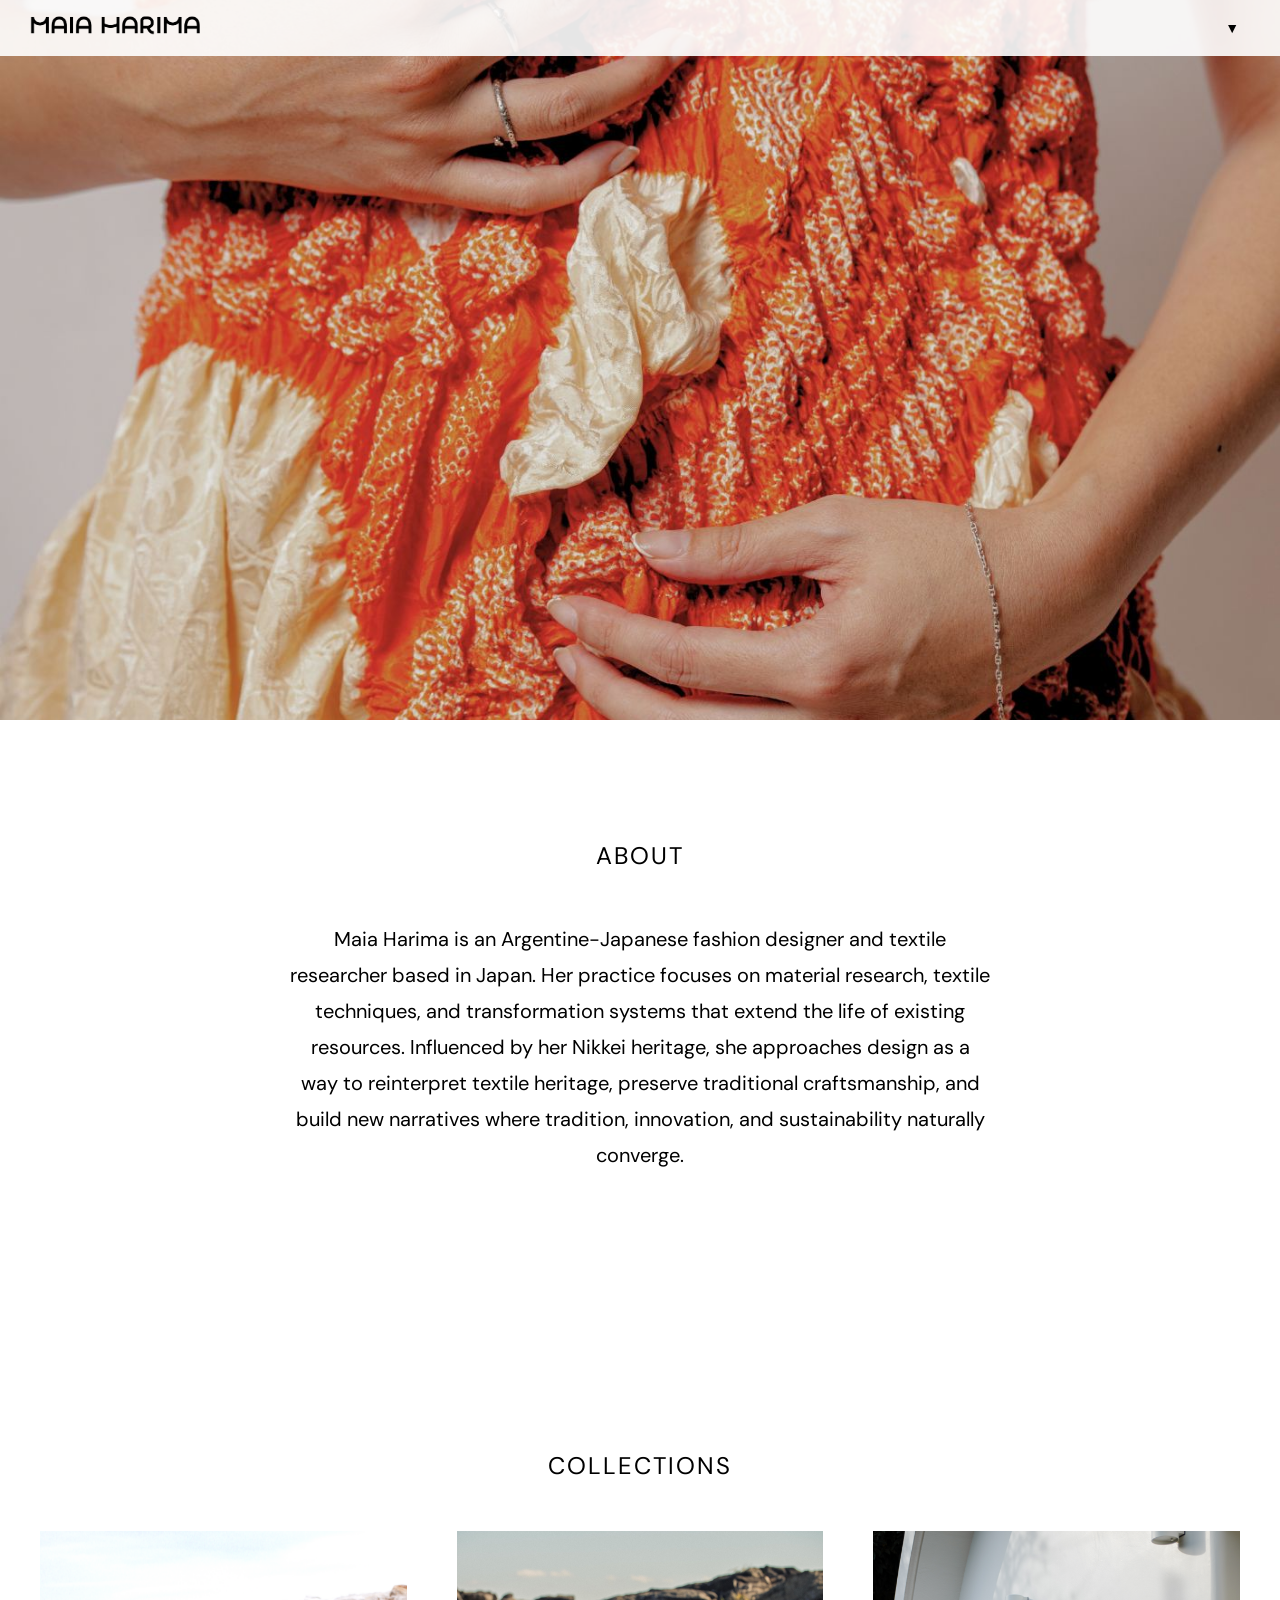
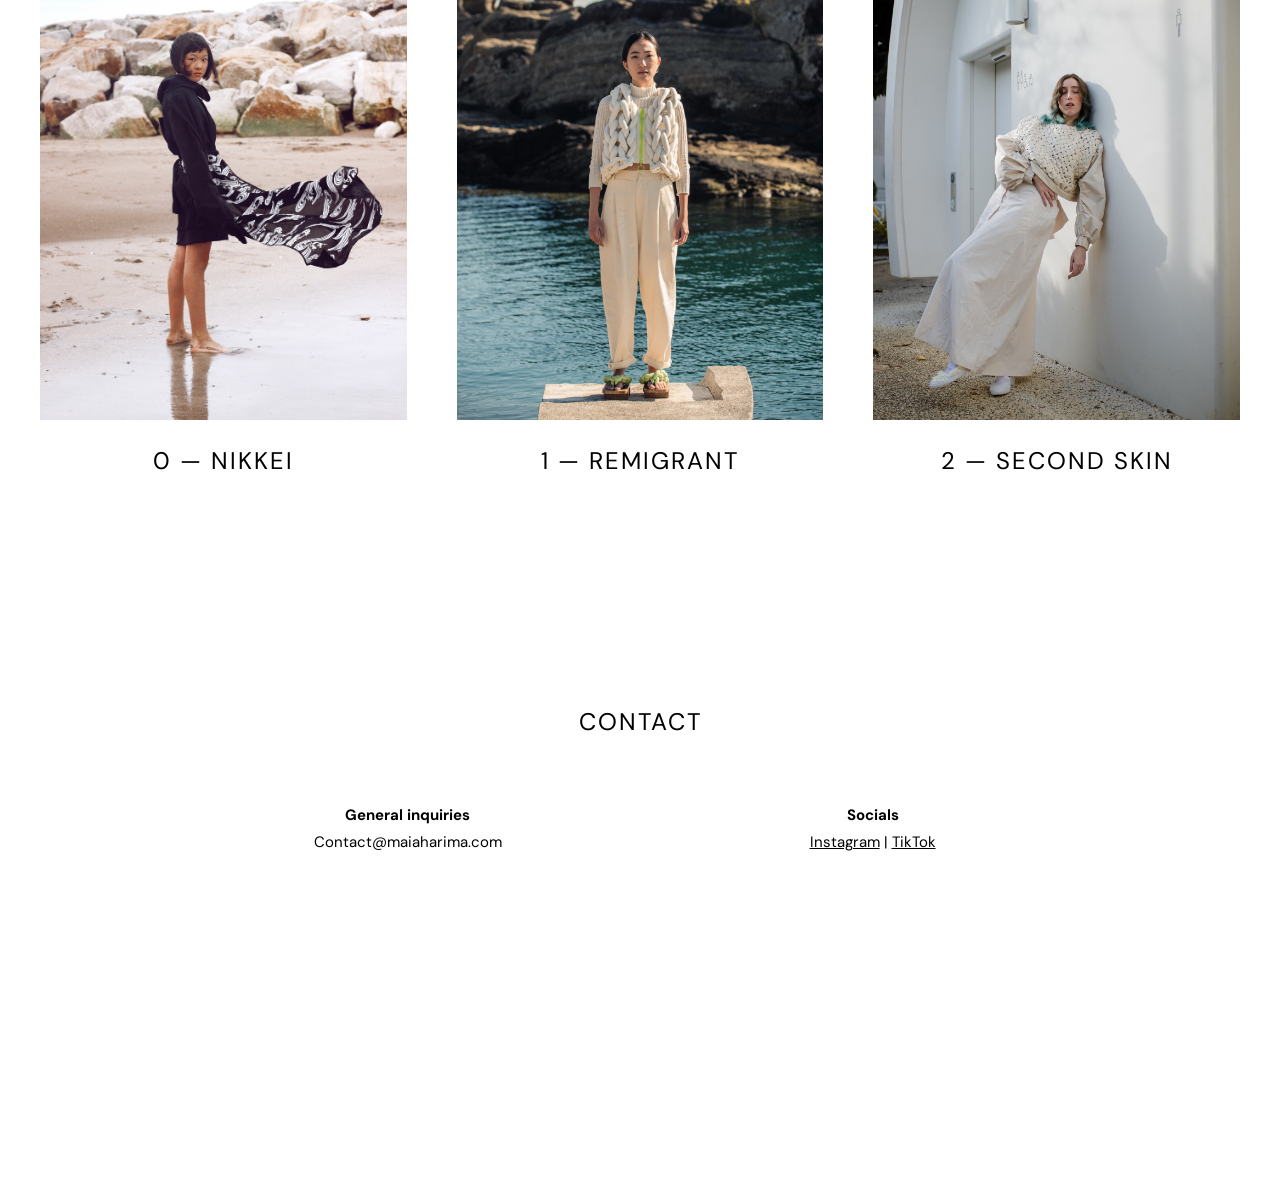
==== commit a3751308: "ahor asi lpm" ====
--- a/index.html
+++ b/index.html
@@ -11,12 +11,12 @@
     <link href="https://fonts.googleapis.com/css2?family=DM+Sans:ital,opsz,wght@0,9..40,100..1000;1,9..40,100..1000&display=swap" rel="stylesheet">
     
     <!-- Tu archivo CSS -->
-    <link rel="stylesheet" href="estilos.css">
+ <link rel="stylesheet" href="estilos.css">
 </head>
 <body>
     <header>
       <a href="#" class="logo">
-    <img src="./imagenes/Maia_Logo Horizontal.png" alt="Logo de la marca" style="height: 20px; width: auto;">
+    <img src="./imagenes/Maia_Logo Horizontal - copial.png" alt="Logo de la marca" style="height: 20px; width: auto;">
 </a>
         <div class="dropdown">
             <button class="dropbtn"> ▼</button>
@@ -62,11 +62,11 @@
             <div class="item">
                 <div class="imagen-interactiva">
                     <!-- CAMBIO: Ahora usan 'foto-slide'. La primera lleva 'activa' -->
-                    <img src="./imagenes/N I K K E I - 1 - copia.jpeg" alt="Look Frente" class="foto-slide activa">
-                    <img src="./imagenes/N I K K E I - 2 - copia.jpeg" alt="Look Detalle" class="foto-slide">
-                       <img src="./imagenes/N I K K E I - 3 - copia.jpeg"  class="foto-slide">
-                          <img src="./imagenes/N I K K E I - 5 - copia.jpeg" class="foto-slide">
-                             <img src="./imagenes/N I K K E I - 6 - copia.jpeg" class="foto-slide">
+                    <img src="./imagenes/N I K K E I - 1 - copia.png" alt="Look Frente" class="foto-slide activa">
+                    <img src="./imagenes/N I K K E I - 2 - copia.png" alt="Look Detalle" class="foto-slide">
+                       <img src="./imagenes/N I K K E I - 3 - copia.png"  class="foto-slide">
+                          <img src="./imagenes/N I K K E I - 5 - copia.png" class="foto-slide">
+                             <img src="./imagenes/N I K K E I - 6 - copia.png" class="foto-slide">
                 </div>
                 <p><h2>0 — NIKKEI</h2>
 
@@ -76,12 +76,12 @@
             <!-- COLECCIÓN 2 -->
             <div class="item">
                 <div class="imagen-interactiva">
-                    <img src="./imagenes/REMIGRANT 1 .jpg" alt="Look Frente" class="foto-slide activa">
-                    <img src="./imagenes/REMIGRANT 2 .jpg" alt="Look Detalle" class="foto-slide">
-                       <img src="./imagenes/REMIGRANT 3 .jpg" class="foto-slide">
-                       <img src="./imagenes/REMIGRANT 4 .jpg" class="foto-slide">
-                       <img src="./imagenes/REMIGRANT 6 .jpg" class="foto-slide">
-                       <img src="./imagenes/REMIGRANT 7 .jpg" class="foto-slide">
+                    <img src="./imagenes/REMIGRANT 1 .png" alt="Look Frente" class="foto-slide activa">
+                    <img src="./imagenes/REMIGRANT 2 .png" alt="Look Detalle" class="foto-slide">
+                       <img src="./imagenes/REMIGRANT 3 .png" class="foto-slide">
+                       <img src="./imagenes/REMIGRANT 4 .png" class="foto-slide">
+                       <img src="./imagenes/REMIGRANT 6 .png" class="foto-slide">
+                       <img src="./imagenes/REMIGRANT 7 .png" class="foto-slide">
                 </div>
                 <p><h2>1 — Remigrant</h2>
                 </p>
@@ -90,10 +90,10 @@
             <!-- COLECCIÓN 3 -->
             <div class="item">
                 <div class="imagen-interactiva">
-                    <img src="./imagenes/Secondskin_1 - copia.jpg" alt="Look Frente" class="foto-slide activa">
-                    <img src="./imagenes/SecondSkin_2 - copia.jpg" alt="Look Detalle" class="foto-slide">
-                    <img src="./imagenes/SecondSkin_3 - copia.jpg" alt="Look Detalle" class="foto-slide">
-                    <img src="./imagenes/SecondSkin_4 - copia.jpg" alt="Look Detalle" class="foto-slide">
+                    <img src="./imagenes/Secondskin_1 - copia.png" alt="Look Frente" class="foto-slide activa">
+                    <img src="./imagenes/SecondSkin_2 - copia.png" alt="Look Detalle" class="foto-slide">
+                    <img src="./imagenes/SecondSkin_3 - copia.png" alt="Look Detalle" class="foto-slide">
+                    <img src="./imagenes/SecondSkin_4 - copia.png" alt="Look Detalle" class="foto-slide">
                 </div>
                 <p><h2>2 — Second Skin</h2>
                 </p>
